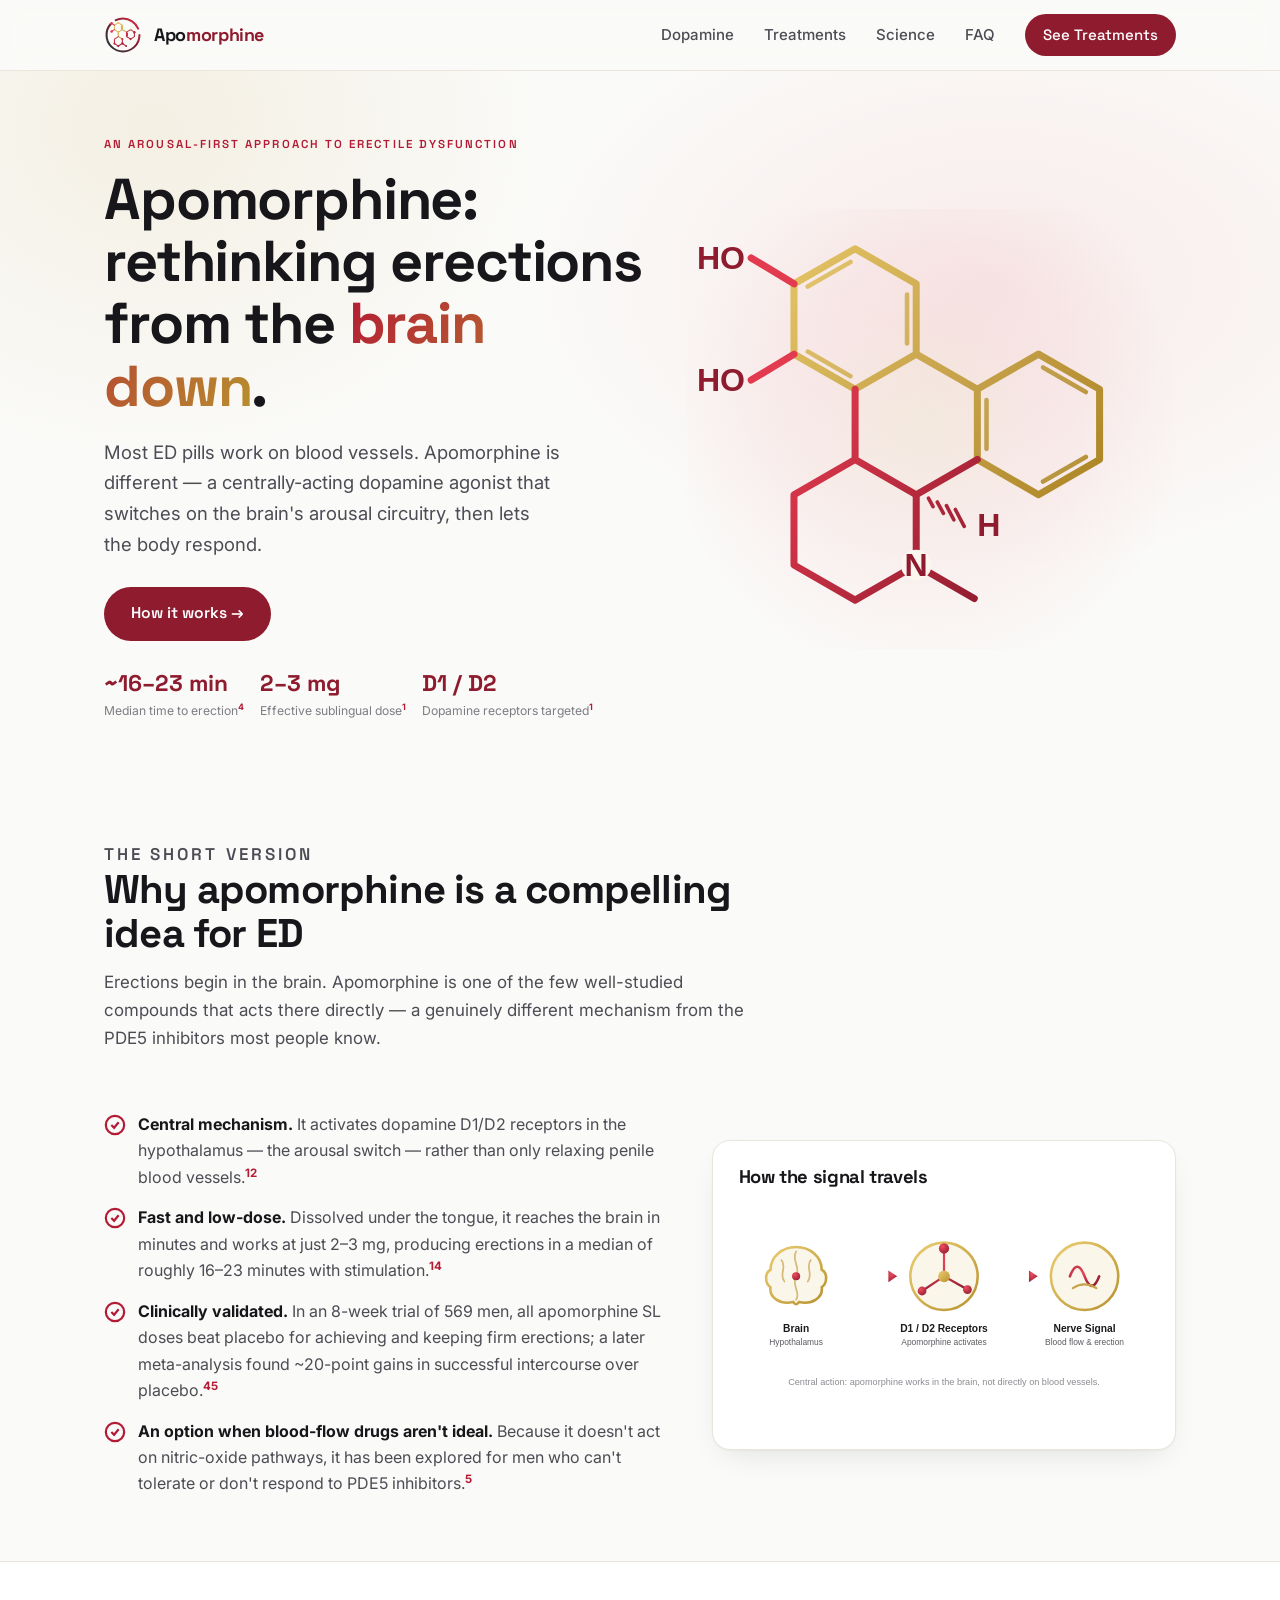
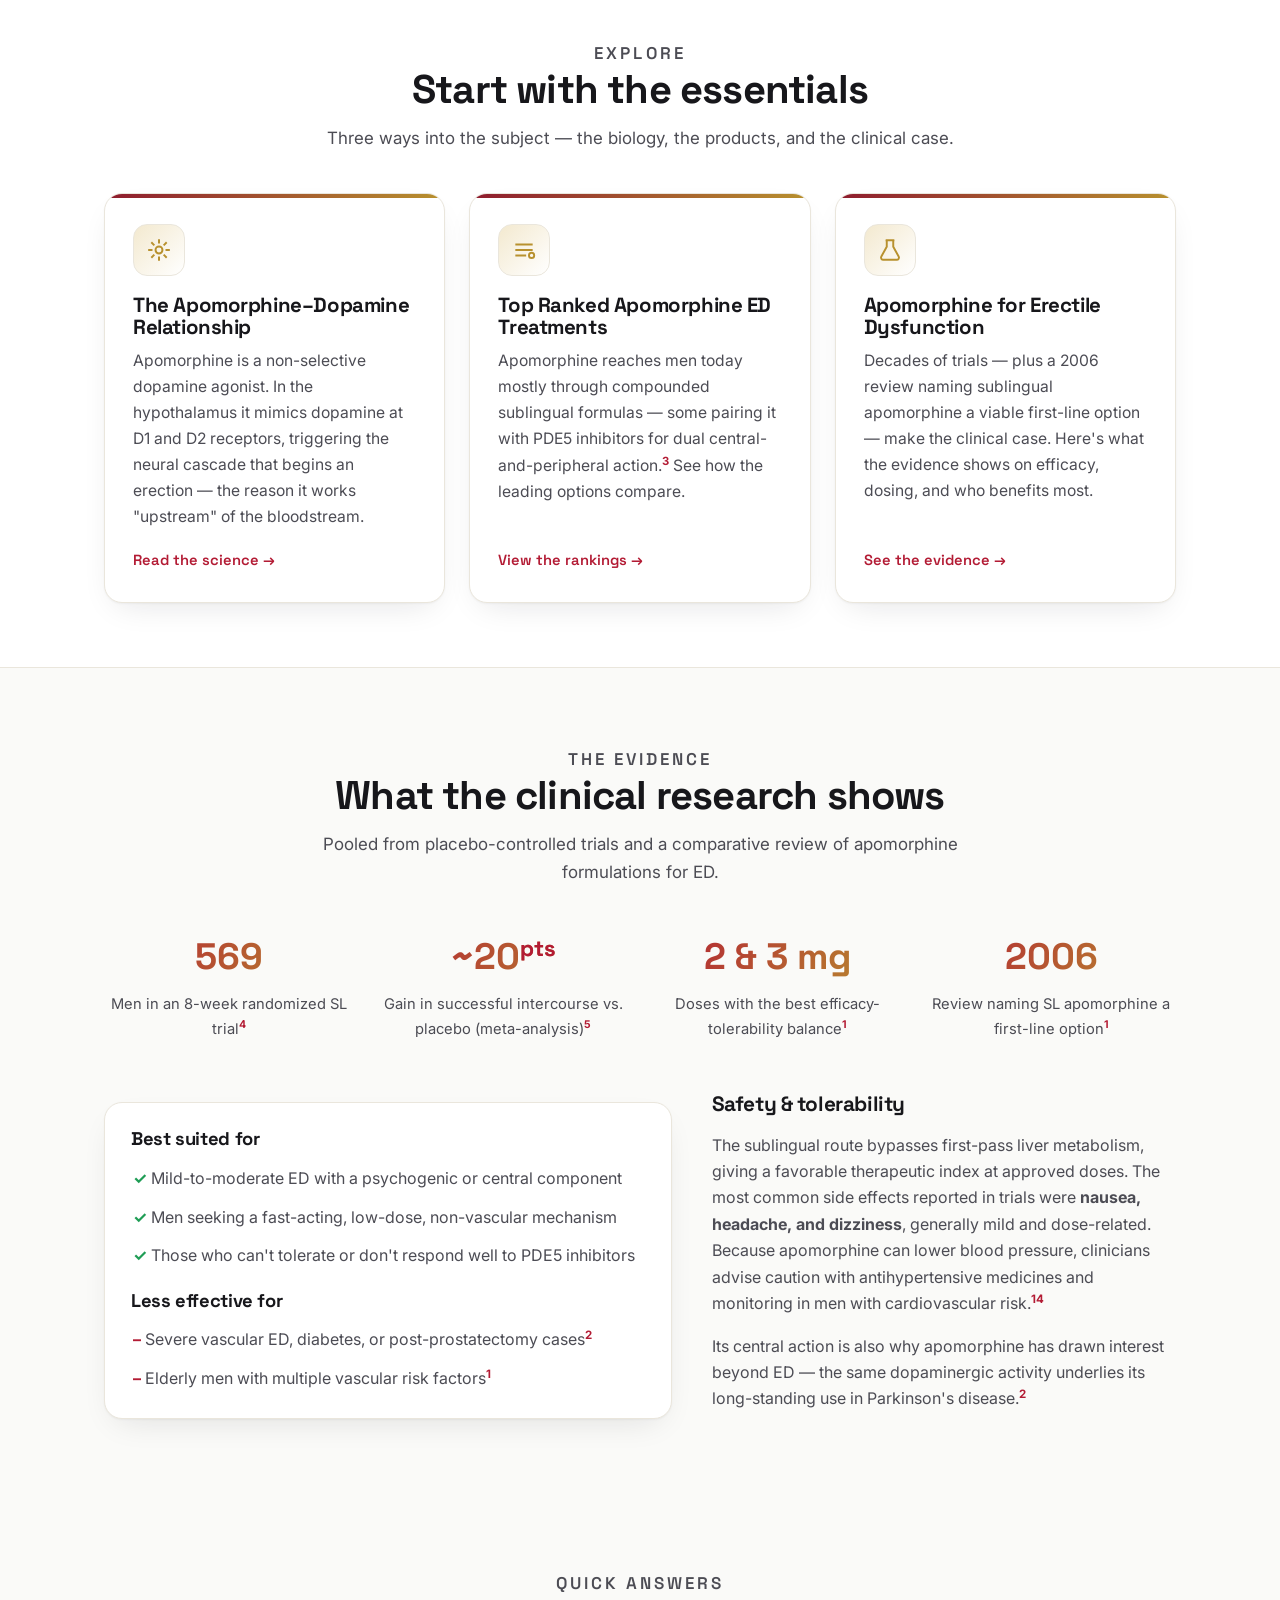
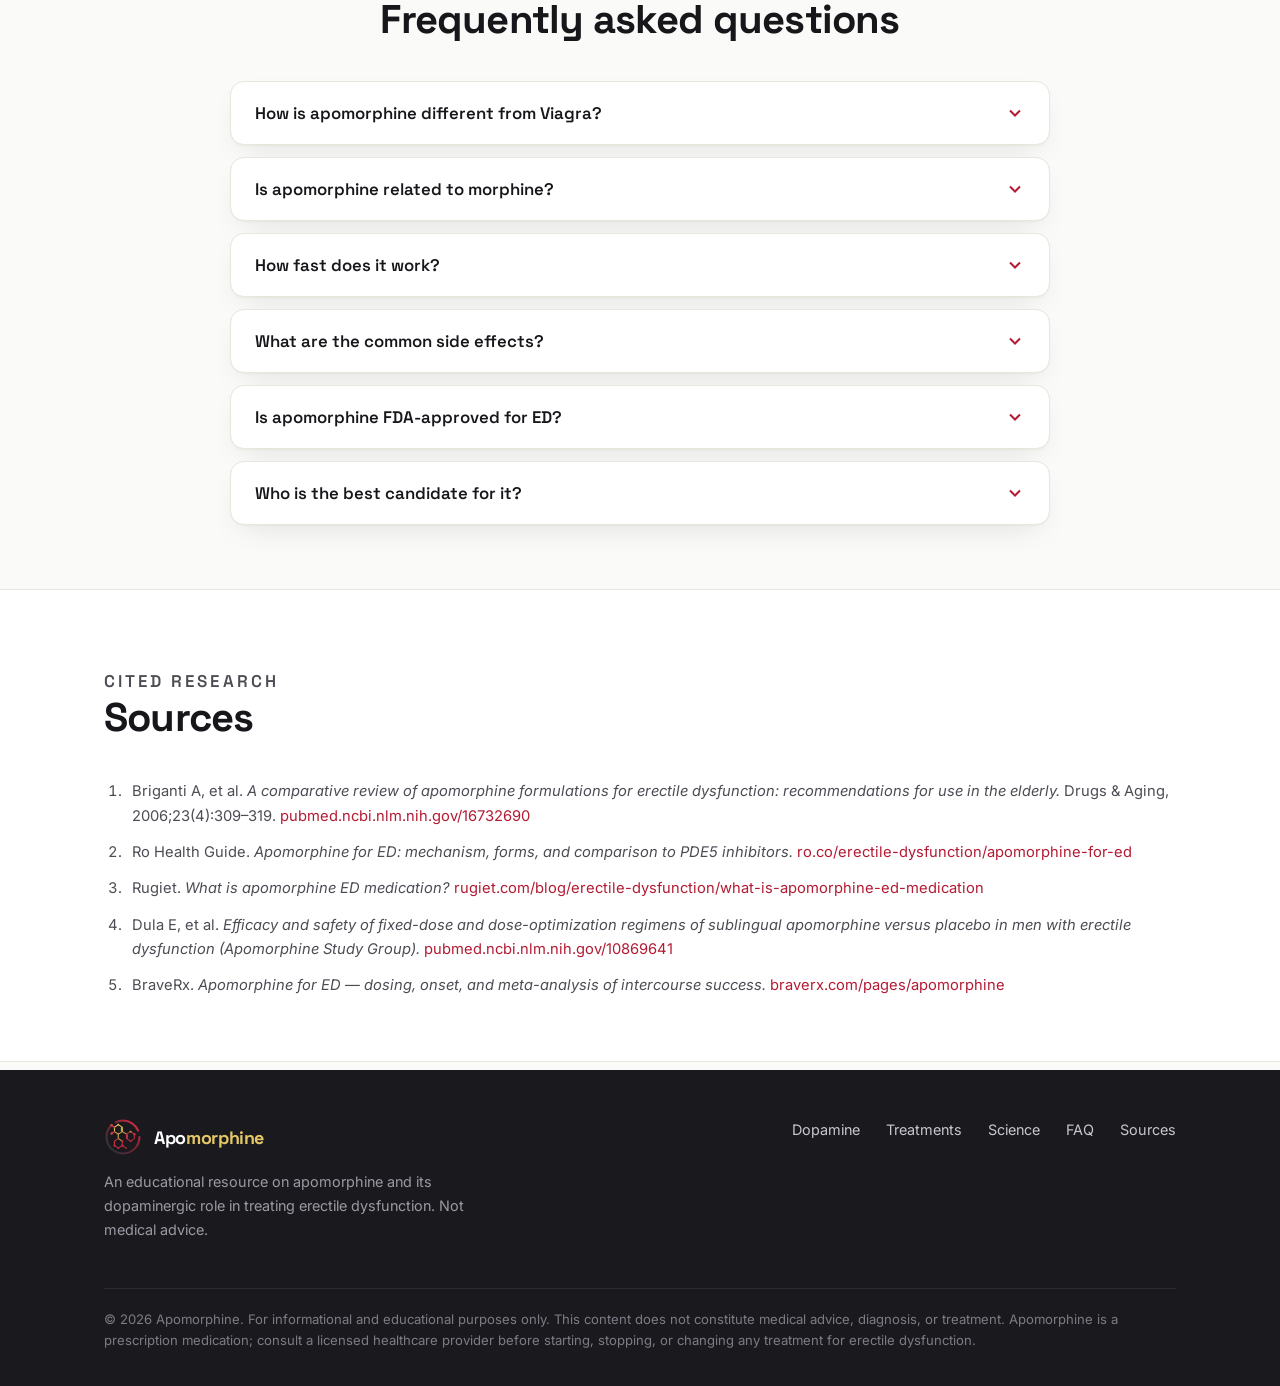
==== index.html @ 6ed3d9da "Add apomorphine ED educational site Home page plus three sub-pages (dopamine mechanism, ranked treat" ====
<!DOCTYPE html>
<html lang="en">
<head>
<meta charset="UTF-8">
<meta name="viewport" content="width=device-width, initial-scale=1.0">
<title>Apomorphine for ED — The Dopamine Approach to Erectile Dysfunction</title>
<meta name="description" content="An evidence-based guide to apomorphine for erectile dysfunction: how this centrally-acting dopamine agonist works, its clinical efficacy, top-ranked treatments, and answers to common questions.">
<link rel="icon" type="image/svg+xml" href="assets/img/logo.svg">
<link rel="preconnect" href="https://fonts.googleapis.com">
<link rel="preconnect" href="https://fonts.gstatic.com" crossorigin>
<link href="https://fonts.googleapis.com/css2?family=Space+Grotesk:wght@500;600;700&family=Inter:wght@400;500;600&display=swap" rel="stylesheet">
<link rel="stylesheet" href="assets/styles.css">
</head>
<body>

<!-- ===== Header ===== -->
<header class="site-header">
  <div class="wrap nav">
    <a class="brand" href="#top">
      <img src="assets/img/logo.svg" alt="Apomorphine molecule logo">
      <span>Apo<b>morphine</b></span>
    </a>
    <nav class="nav-links">
      <a href="#relationship">Dopamine</a>
      <a href="ranked-apomorphine/">Treatments</a>
      <a href="#science">Science</a>
      <a href="#faq">FAQ</a>
      <a class="nav-cta" href="ranked-apomorphine/">See Treatments</a>
    </nav>
  </div>
</header>

<main id="top">

<!-- ===== Hero ===== -->
<section class="hero">
  <div class="wrap">
    <div class="hero-copy reveal">
      <p class="eyebrow">An arousal-first approach to erectile dysfunction</p>
      <h1>Apomorphine: rethinking erections from the <span class="grad">brain down</span>.</h1>
      <p class="lede">Most ED pills work on blood vessels. Apomorphine is different — a centrally-acting dopamine agonist that switches on the brain's arousal circuitry, then lets the body respond.</p>
      <div class="hero-cta">
        <a class="btn btn-primary" href="#relationship">How it works →</a>
      </div>
      <div class="hero-badges">
        <div class="stat"><b>~16–23 min</b><span>Median time to erection<a href="#src-4" class="cite">4</a></span></div>
        <div class="stat"><b>2–3 mg</b><span>Effective sublingual dose<a href="#src-1" class="cite">1</a></span></div>
        <div class="stat"><b>D1 / D2</b><span>Dopamine receptors targeted<a href="#src-1" class="cite">1</a></span></div>
      </div>
    </div>
    <div class="hero-art reveal">
      <img src="assets/img/hero-molecule.svg" alt="Stylized apomorphine molecular structure in gold and crimson">
    </div>
  </div>
</section>

<!-- ===== Summary / positive effects ===== -->
<section id="summary">
  <div class="wrap">
    <div class="section-head">
      <p class="eyebrow">The short version</p>
      <h2>Why apomorphine is a compelling idea for ED</h2>
      <p>Erections begin in the brain. Apomorphine is one of the few well-studied compounds that acts there directly — a genuinely different mechanism from the PDE5 inhibitors most people know.</p>
    </div>
    <div class="summary-grid">
      <div class="reveal">
        <ul>
          <li>
            <svg viewBox="0 0 24 24" fill="none" stroke="#B31B34" stroke-width="2.4"><circle cx="12" cy="12" r="10"/><path d="M8 12l3 3 5-6"/></svg>
            <span><b>Central mechanism.</b> It activates dopamine D1/D2 receptors in the hypothalamus — the arousal switch — rather than only relaxing penile blood vessels.<a href="#src-1" class="cite">1</a><a href="#src-2" class="cite">2</a></span>
          </li>
          <li>
            <svg viewBox="0 0 24 24" fill="none" stroke="#B31B34" stroke-width="2.4"><circle cx="12" cy="12" r="10"/><path d="M8 12l3 3 5-6"/></svg>
            <span><b>Fast and low-dose.</b> Dissolved under the tongue, it reaches the brain in minutes and works at just 2–3 mg, producing erections in a median of roughly 16–23 minutes with stimulation.<a href="#src-1" class="cite">1</a><a href="#src-4" class="cite">4</a></span>
          </li>
          <li>
            <svg viewBox="0 0 24 24" fill="none" stroke="#B31B34" stroke-width="2.4"><circle cx="12" cy="12" r="10"/><path d="M8 12l3 3 5-6"/></svg>
            <span><b>Clinically validated.</b> In an 8-week trial of 569 men, all apomorphine SL doses beat placebo for achieving and keeping firm erections; a later meta-analysis found ~20-point gains in successful intercourse over placebo.<a href="#src-4" class="cite">4</a><a href="#src-5" class="cite">5</a></span>
          </li>
          <li>
            <svg viewBox="0 0 24 24" fill="none" stroke="#B31B34" stroke-width="2.4"><circle cx="12" cy="12" r="10"/><path d="M8 12l3 3 5-6"/></svg>
            <span><b>An option when blood-flow drugs aren't ideal.</b> Because it doesn't act on nitric-oxide pathways, it has been explored for men who can't tolerate or don't respond to PDE5 inhibitors.<a href="#src-5" class="cite">5</a></span>
          </li>
        </ul>
      </div>
      <div class="pathway-card reveal">
        <h3>How the signal travels</h3>
        <img src="assets/img/pathway.svg" alt="Diagram showing apomorphine activating brain dopamine receptors, which send a nerve signal leading to an erection">
      </div>
    </div>
  </div>
</section>

<!-- ===== Three feature cards ===== -->
<section class="alt" id="cards">
  <div class="wrap">
    <div class="section-head center">
      <p class="eyebrow">Explore</p>
      <h2>Start with the essentials</h2>
      <p>Three ways into the subject — the biology, the products, and the clinical case.</p>
    </div>
    <div class="cards">

      <article class="card reveal" id="relationship">
        <div class="icon">
          <svg width="26" height="26" viewBox="0 0 24 24" fill="none" stroke="#B8912E" stroke-width="1.8"><circle cx="12" cy="12" r="3.2"/><path d="M12 2v4M12 18v4M4.9 4.9l2.8 2.8M16.3 16.3l2.8 2.8M2 12h4M18 12h4M4.9 19.1l2.8-2.8M16.3 7.7l2.8-2.8"/></svg>
        </div>
        <h3>The Apomorphine–Dopamine Relationship</h3>
        <p>Apomorphine is a non-selective dopamine agonist. In the hypothalamus it mimics dopamine at D1 and D2 receptors, triggering the neural cascade that begins an erection — the reason it works "upstream" of the bloodstream.</p>
        <a class="card-link" href="apomorphine-dopamine/">Read the science →</a>
      </article>

      <article class="card reveal" id="treatments-teaser">
        <div class="icon">
          <svg width="26" height="26" viewBox="0 0 24 24" fill="none" stroke="#B8912E" stroke-width="1.8"><path d="M4 7h16M4 12h16M4 17h10"/><circle cx="19" cy="17" r="2.4"/></svg>
        </div>
        <h3>Top Ranked Apomorphine ED Treatments</h3>
        <p>Apomorphine reaches men today mostly through compounded sublingual formulas — some pairing it with PDE5 inhibitors for dual central-and-peripheral action.<a href="#src-3" class="cite">3</a> See how the leading options compare.</p>
        <a class="card-link" href="ranked-apomorphine/">View the rankings →</a>
      </article>

      <article class="card reveal">
        <div class="icon">
          <svg width="26" height="26" viewBox="0 0 24 24" fill="none" stroke="#B8912E" stroke-width="1.8"><path d="M9 3v6l-5 9a2 2 0 0 0 1.8 3h12.4A2 2 0 0 0 20 18l-5-9V3"/><path d="M8 3h8"/></svg>
        </div>
        <h3>Apomorphine for Erectile Dysfunction</h3>
        <p>Decades of trials — plus a 2006 review naming sublingual apomorphine a viable first-line option — make the clinical case. Here's what the evidence shows on efficacy, dosing, and who benefits most.</p>
        <a class="card-link" href="apomorphine-ed/">See the evidence →</a>
      </article>

    </div>
  </div>
</section>

<!-- ===== Science / stats band ===== -->
<section id="science">
  <div class="wrap">
    <div class="section-head center">
      <p class="eyebrow">The evidence</p>
      <h2>What the clinical research shows</h2>
      <p>Pooled from placebo-controlled trials and a comparative review of apomorphine formulations for ED.</p>
    </div>
    <div class="stats-band">
      <div class="s reveal"><b>569</b><span>Men in an 8-week randomized SL trial<a href="#src-4" class="cite">4</a></span></div>
      <div class="s reveal"><b>~20<sup>pts</sup></b><span>Gain in successful intercourse vs. placebo (meta-analysis)<a href="#src-5" class="cite">5</a></span></div>
      <div class="s reveal"><b>2 &amp; 3 mg</b><span>Doses with the best efficacy-tolerability balance<a href="#src-1" class="cite">1</a></span></div>
      <div class="s reveal"><b>2006</b><span>Review naming SL apomorphine a first-line option<a href="#src-1" class="cite">1</a></span></div>
    </div>
    <div class="summary-grid" style="margin-top:52px">
      <div class="pathway-card reveal">
        <h3>Best suited for</h3>
        <ul style="list-style:none;padding:0;margin:0;display:grid;gap:12px">
          <li style="display:block;color:var(--ink-soft);padding-left:2px"><span style="color:#1f9d55;font-weight:700">✓</span> Mild-to-moderate ED with a psychogenic or central component</li>
          <li style="display:block;color:var(--ink-soft);padding-left:2px"><span style="color:#1f9d55;font-weight:700">✓</span> Men seeking a fast-acting, low-dose, non-vascular mechanism</li>
          <li style="display:block;color:var(--ink-soft);padding-left:2px"><span style="color:#1f9d55;font-weight:700">✓</span> Those who can't tolerate or don't respond well to PDE5 inhibitors</li>
        </ul>
        <h3 style="margin-top:22px">Less effective for</h3>
        <ul style="list-style:none;padding:0;margin:0;display:grid;gap:12px">
          <li style="display:block;color:var(--ink-soft);padding-left:2px"><span style="color:var(--crimson);font-weight:700">–</span> Severe vascular ED, diabetes, or post-prostatectomy cases<a href="#src-2" class="cite">2</a></li>
          <li style="display:block;color:var(--ink-soft);padding-left:2px"><span style="color:var(--crimson);font-weight:700">–</span> Elderly men with multiple vascular risk factors<a href="#src-1" class="cite">1</a></li>
        </ul>
      </div>
      <div class="reveal">
        <h3 style="font-size:1.3rem;margin-bottom:12px">Safety &amp; tolerability</h3>
        <p style="color:var(--ink-soft)">The sublingual route bypasses first-pass liver metabolism, giving a favorable therapeutic index at approved doses. The most common side effects reported in trials were <b>nausea, headache, and dizziness</b>, generally mild and dose-related. Because apomorphine can lower blood pressure, clinicians advise caution with antihypertensive medicines and monitoring in men with cardiovascular risk.<a href="#src-1" class="cite">1</a><a href="#src-4" class="cite">4</a></p>
        <p style="color:var(--ink-soft)">Its central action is also why apomorphine has drawn interest beyond ED — the same dopaminergic activity underlies its long-standing use in Parkinson's disease.<a href="#src-2" class="cite">2</a></p>
      </div>
    </div>
  </div>
</section>

<!-- ===== FAQ ===== -->
<section id="faq">
  <div class="wrap">
    <div class="section-head center">
      <p class="eyebrow">Quick answers</p>
      <h2>Frequently asked questions</h2>
    </div>
    <div class="faq">

      <div class="faq-item">
        <button class="faq-q">How is apomorphine different from Viagra?<svg class="chev" width="20" height="20" viewBox="0 0 24 24" fill="none" stroke="currentColor" stroke-width="2.4"><path d="M6 9l6 6 6-6"/></svg></button>
        <div class="faq-a"><p>Viagra and other PDE5 inhibitors work on blood vessels in the penis to improve blood flow. Apomorphine works in the brain — it activates dopamine receptors that begin the arousal signal. Different mechanism, different starting point. In head-to-head studies sildenafil generally produced stronger erectile responses, but apomorphine offers a central option for men whose ED has a neurological or psychogenic component.<a href="#src-2" class="cite">2</a></p></div>
      </div>

      <div class="faq-item">
        <button class="faq-q">Is apomorphine related to morphine?<svg class="chev" width="20" height="20" viewBox="0 0 24 24" fill="none" stroke="currentColor" stroke-width="2.4"><path d="M6 9l6 6 6-6"/></svg></button>
        <div class="faq-a"><p>No — despite the name, apomorphine is not an opioid and does not act on opioid receptors or cause opioid effects. It was historically derived from morphine chemically, but pharmacologically it is a dopamine agonist.<a href="#src-2" class="cite">2</a></p></div>
      </div>

      <div class="faq-item">
        <button class="faq-q">How fast does it work?<svg class="chev" width="20" height="20" viewBox="0 0 24 24" fill="none" stroke="currentColor" stroke-width="2.4"><path d="M6 9l6 6 6-6"/></svg></button>
        <div class="faq-a"><p>Taken sublingually (under the tongue), apomorphine is absorbed quickly and reaches the brain within minutes. In clinical trials the median time to an erection with sexual stimulation was about 16–23 minutes, and many product guides cite roughly 15–20 minutes.<a href="#src-4" class="cite">4</a></p></div>
      </div>

      <div class="faq-item">
        <button class="faq-q">What are the common side effects?<svg class="chev" width="20" height="20" viewBox="0 0 24 24" fill="none" stroke="currentColor" stroke-width="2.4"><path d="M6 9l6 6 6-6"/></svg></button>
        <div class="faq-a"><p>The most frequently reported effects in trials were nausea, headache, and dizziness, usually mild and dose-related. Because apomorphine can lower blood pressure and occasionally cause fainting, it should be used cautiously alongside blood-pressure medication and under medical supervision.<a href="#src-1" class="cite">1</a><a href="#src-4" class="cite">4</a></p></div>
      </div>

      <div class="faq-item">
        <button class="faq-q">Is apomorphine FDA-approved for ED?<svg class="chev" width="20" height="20" viewBox="0 0 24 24" fill="none" stroke="currentColor" stroke-width="2.4"><path d="M6 9l6 6 6-6"/></svg></button>
        <div class="faq-a"><p>Not in the United States. Apomorphine is FDA-approved for Parkinson's disease, and the branded sublingual ED tablets (Uprima/Ixense) were approved in Europe but are no longer marketed. Where it is used for ED, it is typically compounded and prescribed off-label by a clinician.<a href="#src-2" class="cite">2</a></p></div>
      </div>

      <div class="faq-item">
        <button class="faq-q">Who is the best candidate for it?<svg class="chev" width="20" height="20" viewBox="0 0 24 24" fill="none" stroke="currentColor" stroke-width="2.4"><path d="M6 9l6 6 6-6"/></svg></button>
        <div class="faq-a"><p>Evidence points to men with mild-to-moderate ED, particularly where a central or psychogenic factor is involved, or those who can't use PDE5 inhibitors. It tends to be less effective in severe vascular ED, diabetes, after prostate surgery, or in older men with multiple vascular risk factors.<a href="#src-1" class="cite">1</a><a href="#src-2" class="cite">2</a></p></div>
      </div>

    </div>
  </div>
</section>

<!-- ===== Sources ===== -->
<section class="alt sources" id="sources">
  <div class="wrap">
    <div class="section-head">
      <p class="eyebrow">Cited research</p>
      <h2>Sources</h2>
    </div>
    <ol>
      <li id="src-1">Briganti A, et al. <em>A comparative review of apomorphine formulations for erectile dysfunction: recommendations for use in the elderly.</em> Drugs &amp; Aging, 2006;23(4):309–319. <a href="https://pubmed.ncbi.nlm.nih.gov/16732690/" target="_blank" rel="noopener">pubmed.ncbi.nlm.nih.gov/16732690</a></li>
      <li id="src-2">Ro Health Guide. <em>Apomorphine for ED: mechanism, forms, and comparison to PDE5 inhibitors.</em> <a href="https://ro.co/erectile-dysfunction/apomorphine-for-ed/" target="_blank" rel="noopener">ro.co/erectile-dysfunction/apomorphine-for-ed</a></li>
      <li id="src-3">Rugiet. <em>What is apomorphine ED medication?</em> <a href="https://www.rugiet.com/blog/erectile-dysfunction/what-is-apomorphine-ed-medication" target="_blank" rel="noopener">rugiet.com/blog/erectile-dysfunction/what-is-apomorphine-ed-medication</a></li>
      <li id="src-4">Dula E, et al. <em>Efficacy and safety of fixed-dose and dose-optimization regimens of sublingual apomorphine versus placebo in men with erectile dysfunction (Apomorphine Study Group).</em> <a href="https://pubmed.ncbi.nlm.nih.gov/10869641/" target="_blank" rel="noopener">pubmed.ncbi.nlm.nih.gov/10869641</a></li>
      <li id="src-5">BraveRx. <em>Apomorphine for ED — dosing, onset, and meta-analysis of intercourse success.</em> <a href="https://braverx.com/pages/apomorphine" target="_blank" rel="noopener">braverx.com/pages/apomorphine</a></li>
    </ol>
  </div>
</section>

</main>

<!-- ===== Footer ===== -->
<footer class="site-footer">
  <div class="wrap">
    <div>
      <a class="brand" href="#top"><img src="assets/img/logo.svg" alt="" width="34" height="34"><span>Apo<b>morphine</b></span></a>
      <p>An educational resource on apomorphine and its dopaminergic role in treating erectile dysfunction. Not medical advice.</p>
    </div>
    <div class="f-links">
      <a href="#relationship">Dopamine</a>
      <a href="ranked-apomorphine/">Treatments</a>
      <a href="#science">Science</a>
      <a href="#faq">FAQ</a>
      <a href="#sources">Sources</a>
    </div>
    <div class="copy">
      © 2026 Apomorphine. For informational and educational purposes only. This content does not constitute medical advice, diagnosis, or treatment. Apomorphine is a prescription medication; consult a licensed healthcare provider before starting, stopping, or changing any treatment for erectile dysfunction.
    </div>
  </div>
</footer>

<script src="assets/app.js"></script>
</body>
</html>
---- assets/styles.css ----
/* ===== Apomorphine ED — design system ===== */
:root{
  --gold:#B8912E;
  --gold-bright:#E6C766;
  --gold-soft:#F3E9CF;
  --crimson:#B31B34;
  --crimson-deep:#8E1B2E;
  --crimson-bright:#E23A4E;
  --ink:#17171B;
  --ink-soft:#4c4c54;
  --muted:#7d7d85;
  --bg:#FAFAF8;
  --bg-panel:#FFFFFF;
  --line:#EAE6DC;
  --ring:0 1px 2px rgba(23,23,27,.04), 0 12px 34px -14px rgba(23,23,27,.14);
  --ring-lift:0 2px 6px rgba(23,23,27,.06), 0 26px 60px -22px rgba(142,27,46,.28);
  --radius:18px;
  --maxw:1120px;
  --font-head:'Space Grotesk','Archivo',system-ui,sans-serif;
  --font-body:'Inter',system-ui,-apple-system,sans-serif;
}

*{box-sizing:border-box}
html{scroll-behavior:smooth}
body{
  margin:0;
  font-family:var(--font-body);
  color:var(--ink);
  background:var(--bg);
  line-height:1.65;
  -webkit-font-smoothing:antialiased;
}
img,svg{max-width:100%;height:auto;display:block}
a{color:var(--crimson);text-decoration:none}
a:hover{text-decoration:underline}

.wrap{max-width:var(--maxw);margin:0 auto;padding:0 24px}

h1,h2,h3,h4{font-family:var(--font-head);font-weight:700;letter-spacing:-.02em;line-height:1.08;color:var(--ink);margin:0}
.eyebrow{
  font-family:var(--font-head);
  text-transform:uppercase;
  letter-spacing:.18em;
  font-size:.72rem;
  font-weight:600;
  color:var(--crimson);
  margin:0 0 14px;
}

/* ===== Header ===== */
.site-header{
  position:sticky;top:0;z-index:50;
  background:rgba(250,250,248,.82);
  backdrop-filter:saturate(160%) blur(12px);
  border-bottom:1px solid var(--line);
}
.nav{display:flex;align-items:center;justify-content:space-between;height:70px}
.brand{display:flex;align-items:center;gap:12px;font-family:var(--font-head);font-weight:700;font-size:1.12rem;letter-spacing:-.02em;color:var(--ink)}
.brand:hover{text-decoration:none}
.brand img{width:38px;height:38px}
.brand span b{color:var(--crimson-deep)}
.nav-links{display:flex;gap:30px;align-items:center}
.nav-links a{color:var(--ink-soft);font-weight:500;font-size:.94rem}
.nav-links a:hover{color:var(--crimson);text-decoration:none}
.nav-cta{
  background:var(--crimson-deep);color:#fff !important;
  padding:9px 18px;border-radius:999px;font-family:var(--font-head);font-weight:600;font-size:.9rem;
}
.nav-cta:hover{background:var(--crimson);text-decoration:none}
@media(max-width:820px){.nav-links a:not(.nav-cta){display:none}}
@media(max-width:560px){.nav-links{display:none}}

/* ===== Hero ===== */
.hero{position:relative;overflow:hidden;padding:64px 0 40px}
.hero::before{
  content:"";position:absolute;inset:0;z-index:0;
  background:
    radial-gradient(680px 420px at 78% 30%, rgba(226,58,78,.08), transparent 70%),
    radial-gradient(560px 480px at 12% 8%, rgba(198,162,75,.12), transparent 70%);
}
.hero .wrap{position:relative;z-index:1;display:grid;grid-template-columns:1.05fr .95fr;gap:42px;align-items:center}
.hero h1{font-size:clamp(2.3rem,5vw,3.6rem)}
.hero h1 .grad{
  background:linear-gradient(120deg,var(--crimson) 0%,var(--gold) 100%);
  -webkit-background-clip:text;background-clip:text;color:transparent;
}
.hero p.lede{font-size:1.16rem;color:var(--ink-soft);margin:20px 0 28px;max-width:38ch}
.hero-cta{display:flex;gap:14px;flex-wrap:wrap;align-items:center}
.btn{
  font-family:var(--font-head);font-weight:600;font-size:.98rem;
  padding:13px 26px;border-radius:999px;border:1.5px solid transparent;cursor:pointer;transition:.18s;
  display:inline-flex;align-items:center;gap:8px;
}
.btn-primary{background:var(--crimson-deep);color:#fff}
.btn-primary:hover{background:var(--crimson);text-decoration:none;transform:translateY(-1px)}
.btn-ghost{border-color:var(--line);color:var(--ink);background:#fff}
.btn-ghost:hover{border-color:var(--gold);text-decoration:none}
.hero-art{position:relative}
.hero-badges{display:flex;gap:16px;margin-top:30px;flex-wrap:wrap}
.hero-badges .stat{flex:0 0 auto}
.hero-badges .stat b{font-family:var(--font-head);font-size:1.42rem;color:var(--crimson-deep);display:block;line-height:1.1;white-space:nowrap}
.hero-badges .stat span{font-size:.76rem;color:var(--muted);white-space:nowrap}
@media(max-width:860px){.hero .wrap{grid-template-columns:1fr;gap:8px}.hero-art{order:-1;max-width:360px;margin:0 auto}}

/* ===== Section scaffolding ===== */
section{padding:64px 0}
.section-head{max-width:640px;margin-bottom:40px}
.section-head.center{margin-left:auto;margin-right:auto;text-align:center}
.section-head h2{font-size:clamp(1.8rem,3.6vw,2.5rem)}
.section-head p{color:var(--ink-soft);font-size:1.06rem;margin:14px 0 0}
.alt{background:var(--bg-panel);border-top:1px solid var(--line);border-bottom:1px solid var(--line)}

/* ===== Summary intro ===== */
.summary-grid{display:grid;grid-template-columns:1.1fr .9fr;gap:40px;align-items:center}
.summary-grid ul{list-style:none;padding:0;margin:18px 0 0;display:grid;gap:14px}
.summary-grid li{display:flex;gap:12px;align-items:flex-start;color:var(--ink-soft)}
.summary-grid li svg{flex:0 0 22px;margin-top:3px}
.summary-grid li b{color:var(--ink)}
.pathway-card{background:var(--bg-panel);border:1px solid var(--line);border-radius:var(--radius);padding:26px;box-shadow:var(--ring)}
.pathway-card h3{font-size:1.15rem;margin-bottom:16px}
@media(max-width:820px){.summary-grid{grid-template-columns:1fr;gap:26px}}

/* ===== Cards ===== */
.cards{display:grid;grid-template-columns:repeat(3,1fr);gap:24px}
.card{
  background:var(--bg-panel);border:1px solid var(--line);border-radius:var(--radius);
  padding:30px 28px;box-shadow:var(--ring);position:relative;overflow:hidden;
  transition:.2s;display:flex;flex-direction:column;
}
.card::before{content:"";position:absolute;top:0;left:0;right:0;height:4px;
  background:linear-gradient(90deg,var(--crimson-deep),var(--gold))}
.card:hover{transform:translateY(-4px);box-shadow:var(--ring-lift);border-color:var(--gold-soft)}
.card .icon{width:52px;height:52px;border-radius:14px;display:grid;place-items:center;margin-bottom:18px;
  background:linear-gradient(135deg,var(--gold-soft),#fff);border:1px solid var(--line)}
.card h3{font-size:1.28rem;margin-bottom:10px}
.card p{color:var(--ink-soft);font-size:.98rem;margin:0 0 18px}
.card .card-link{margin-top:auto;font-family:var(--font-head);font-weight:600;font-size:.92rem;color:var(--crimson);display:inline-flex;gap:6px;align-items:center}
.card .card-link:hover{gap:10px;text-decoration:none}
@media(max-width:900px){.cards{grid-template-columns:1fr}}

/* ===== Ranked treatments ===== */
.ranks{display:grid;gap:16px;margin-top:8px}
.rank{
  display:grid;grid-template-columns:56px 1fr auto;gap:20px;align-items:center;
  background:var(--bg-panel);border:1px solid var(--line);border-radius:16px;padding:20px 24px;box-shadow:var(--ring);transition:.18s;
}
.rank:hover{border-color:var(--gold);transform:translateX(3px)}
.rank .num{font-family:var(--font-head);font-weight:700;font-size:1.7rem;
  width:52px;height:52px;border-radius:14px;display:grid;place-items:center;color:#fff;
  background:linear-gradient(135deg,var(--crimson-deep),var(--crimson-bright))}
.rank:nth-child(2) .num{background:linear-gradient(135deg,#9a7a1f,var(--gold-bright))}
.rank:nth-child(3) .num{background:linear-gradient(135deg,#6b6b73,#a9a9b2)}
.rank .r-body h4{font-size:1.15rem;margin-bottom:3px}
.rank .r-body .r-tag{font-size:.82rem;color:var(--crimson);font-weight:600;font-family:var(--font-head);text-transform:uppercase;letter-spacing:.06em}
.rank .r-body p{margin:6px 0 0;color:var(--ink-soft);font-size:.94rem;max-width:56ch}
.rank .r-meta{text-align:right;min-width:96px}
.rank .r-meta .form{font-family:var(--font-head);font-weight:600;color:var(--ink);font-size:.92rem}
.rank .r-meta .note{font-size:.78rem;color:var(--muted)}
@media(max-width:720px){.rank{grid-template-columns:48px 1fr}.rank .r-meta{grid-column:2;text-align:left;margin-top:6px}}

/* ===== Stats band ===== */
.stats-band{display:grid;grid-template-columns:repeat(4,1fr);gap:24px;text-align:center}
.stats-band .s b{font-family:var(--font-head);font-weight:700;font-size:2.3rem;
  background:linear-gradient(120deg,var(--crimson) 0%,var(--gold) 100%);-webkit-background-clip:text;background-clip:text;color:transparent;display:block}
.stats-band .s span{color:var(--ink-soft);font-size:.92rem;display:block;margin-top:4px}
.stats-band .s sup{font-size:.6em;color:var(--crimson);font-weight:700}
@media(max-width:760px){.stats-band{grid-template-columns:repeat(2,1fr);gap:32px 16px}}

/* ===== FAQ ===== */
.faq{max-width:820px;margin:0 auto;display:grid;gap:12px}
.faq-item{background:var(--bg-panel);border:1px solid var(--line);border-radius:14px;overflow:hidden;box-shadow:var(--ring)}
.faq-q{width:100%;text-align:left;background:none;border:0;cursor:pointer;
  padding:20px 24px;font-family:var(--font-head);font-weight:600;font-size:1.05rem;color:var(--ink);
  display:flex;justify-content:space-between;align-items:center;gap:16px}
.faq-q:hover{color:var(--crimson)}
.faq-q .chev{flex:0 0 auto;transition:transform .22s;color:var(--crimson)}
.faq-item.open .faq-q .chev{transform:rotate(180deg)}
.faq-a{max-height:0;overflow:hidden;transition:max-height .28s ease}
.faq-a p{margin:0;padding:0 24px 20px;color:var(--ink-soft);font-size:.98rem}

/* ===== Sources / citations ===== */
.sources ol{margin:0;padding-left:22px;display:grid;gap:12px;color:var(--ink-soft);font-size:.92rem}
.sources li{padding-left:6px}
.sources a{word-break:break-word}
.cite{font-size:.72em;vertical-align:super;color:var(--crimson);font-weight:700;text-decoration:none}
.cite:hover{text-decoration:underline}

/* ===== Disclaimer / footer ===== */
.disclaimer{background:#FBF4EE;border:1px solid var(--gold-soft);border-left:4px solid var(--gold);border-radius:12px;padding:20px 24px;color:var(--ink-soft);font-size:.9rem}
.disclaimer b{color:var(--ink)}
.site-footer{background:#1A1A1E;color:#c7c7cf;padding:48px 0 34px;margin-top:8px}
.site-footer .wrap{display:grid;grid-template-columns:1.4fr 1fr;gap:32px;align-items:start}
.site-footer .brand{color:#fff}
.site-footer .brand span b{color:var(--gold-bright)}
.site-footer p{font-size:.9rem;color:#9a9aa4;max-width:46ch;margin:14px 0 0}
.site-footer .f-links{display:flex;gap:26px;flex-wrap:wrap;justify-content:flex-end}
.site-footer .f-links a{color:#c7c7cf;font-size:.9rem}
.site-footer .f-links a:hover{color:var(--gold-bright)}
.site-footer .copy{grid-column:1/-1;border-top:1px solid #2c2c32;margin-top:14px;padding-top:20px;font-size:.82rem;color:#7c7c86}
@media(max-width:760px){.site-footer .wrap{grid-template-columns:1fr}.site-footer .f-links{justify-content:flex-start}}

/* ===== Article / subpage layouts ===== */
.page-hero{position:relative;overflow:hidden;padding:56px 0 40px;border-bottom:1px solid var(--line)}
.page-hero::before{content:"";position:absolute;inset:0;z-index:0;
  background:radial-gradient(620px 380px at 82% 20%, rgba(226,58,78,.07), transparent 70%),
             radial-gradient(520px 420px at 6% 10%, rgba(198,162,75,.12), transparent 70%)}
.page-hero .wrap{position:relative;z-index:1}
.crumbs{font-family:var(--font-head);font-size:.82rem;color:var(--muted);margin-bottom:18px}
.crumbs a{color:var(--muted)}
.crumbs a:hover{color:var(--crimson)}
.crumbs span{color:var(--crimson);font-weight:600}
.page-hero h1{font-size:clamp(2rem,4.4vw,3.1rem);max-width:20ch}
.page-hero .sub{font-size:1.14rem;color:var(--ink-soft);margin:18px 0 0;max-width:60ch}

.article{padding:56px 0}
.article .wrap{max-width:820px}
.prose > *{margin:0 0 20px}
.prose h2{font-size:1.7rem;margin:44px 0 14px;padding-top:6px}
.prose h3{font-size:1.22rem;margin:30px 0 10px}
.prose p,.prose li{color:var(--ink-soft);font-size:1.04rem}
.prose strong,.prose b{color:var(--ink)}
.prose ul{padding-left:0;list-style:none;display:grid;gap:12px}
.prose ul li{position:relative;padding-left:24px}
.prose ul li::before{content:"";position:absolute;left:0;top:10px;width:9px;height:9px;border-radius:3px;
  background:linear-gradient(135deg,var(--crimson-deep),var(--gold))}
.prose figure{margin:30px 0}
.prose figure img{margin:0 auto}
.prose figure figcaption{text-align:center;font-size:.86rem;color:var(--muted);margin-top:10px}
.callout{background:#FBF4EE;border:1px solid var(--gold-soft);border-left:4px solid var(--gold);
  border-radius:12px;padding:20px 24px;color:var(--ink-soft);font-size:.98rem}
.callout b{color:var(--ink)}
.pull{background:var(--bg-panel);border:1px solid var(--line);border-radius:var(--radius);
  padding:26px 28px;box-shadow:var(--ring);font-family:var(--font-head);font-weight:500;
  font-size:1.24rem;line-height:1.4;color:var(--ink)}
.pull span{background:linear-gradient(120deg,var(--crimson) 0%,var(--gold) 100%);
  -webkit-background-clip:text;background-clip:text;color:transparent}

/* comparison table */
.ctable{width:100%;border-collapse:collapse;font-size:.95rem;overflow:hidden;
  border:1px solid var(--line);border-radius:14px}
.ctable th,.ctable td{padding:14px 16px;text-align:left;border-bottom:1px solid var(--line)}
.ctable thead th{font-family:var(--font-head);font-size:.82rem;text-transform:uppercase;
  letter-spacing:.06em;color:#fff;background:linear-gradient(120deg,var(--crimson-deep),var(--crimson))}
.ctable tbody tr:last-child td{border-bottom:0}
.ctable tbody tr:nth-child(even){background:#FBFAF6}
.ctable td:first-child{font-weight:600;color:var(--ink);font-family:var(--font-head)}
.table-scroll{overflow-x:auto;border-radius:14px}

.next-cards{display:grid;grid-template-columns:1fr 1fr;gap:18px;margin-top:14px}
.next-card{background:var(--bg-panel);border:1px solid var(--line);border-radius:16px;padding:22px 24px;
  box-shadow:var(--ring);transition:.18s;display:block}
.next-card:hover{transform:translateY(-3px);box-shadow:var(--ring-lift);border-color:var(--gold-soft);text-decoration:none}
.next-card .k{font-family:var(--font-head);font-size:.76rem;text-transform:uppercase;letter-spacing:.12em;color:var(--crimson)}
.next-card h4{font-size:1.12rem;margin:8px 0 4px}
.next-card p{color:var(--ink-soft);font-size:.92rem;margin:0}
@media(max-width:680px){.next-cards{grid-template-columns:1fr}}

/* reveal on scroll */
.reveal{opacity:0;transform:translateY(16px);transition:opacity .6s ease,transform .6s ease}
.reveal.in{opacity:1;transform:none}
@media(prefers-reduced-motion:reduce){.reveal{opacity:1;transform:none;transition:none}html{scroll-behavior:auto}}
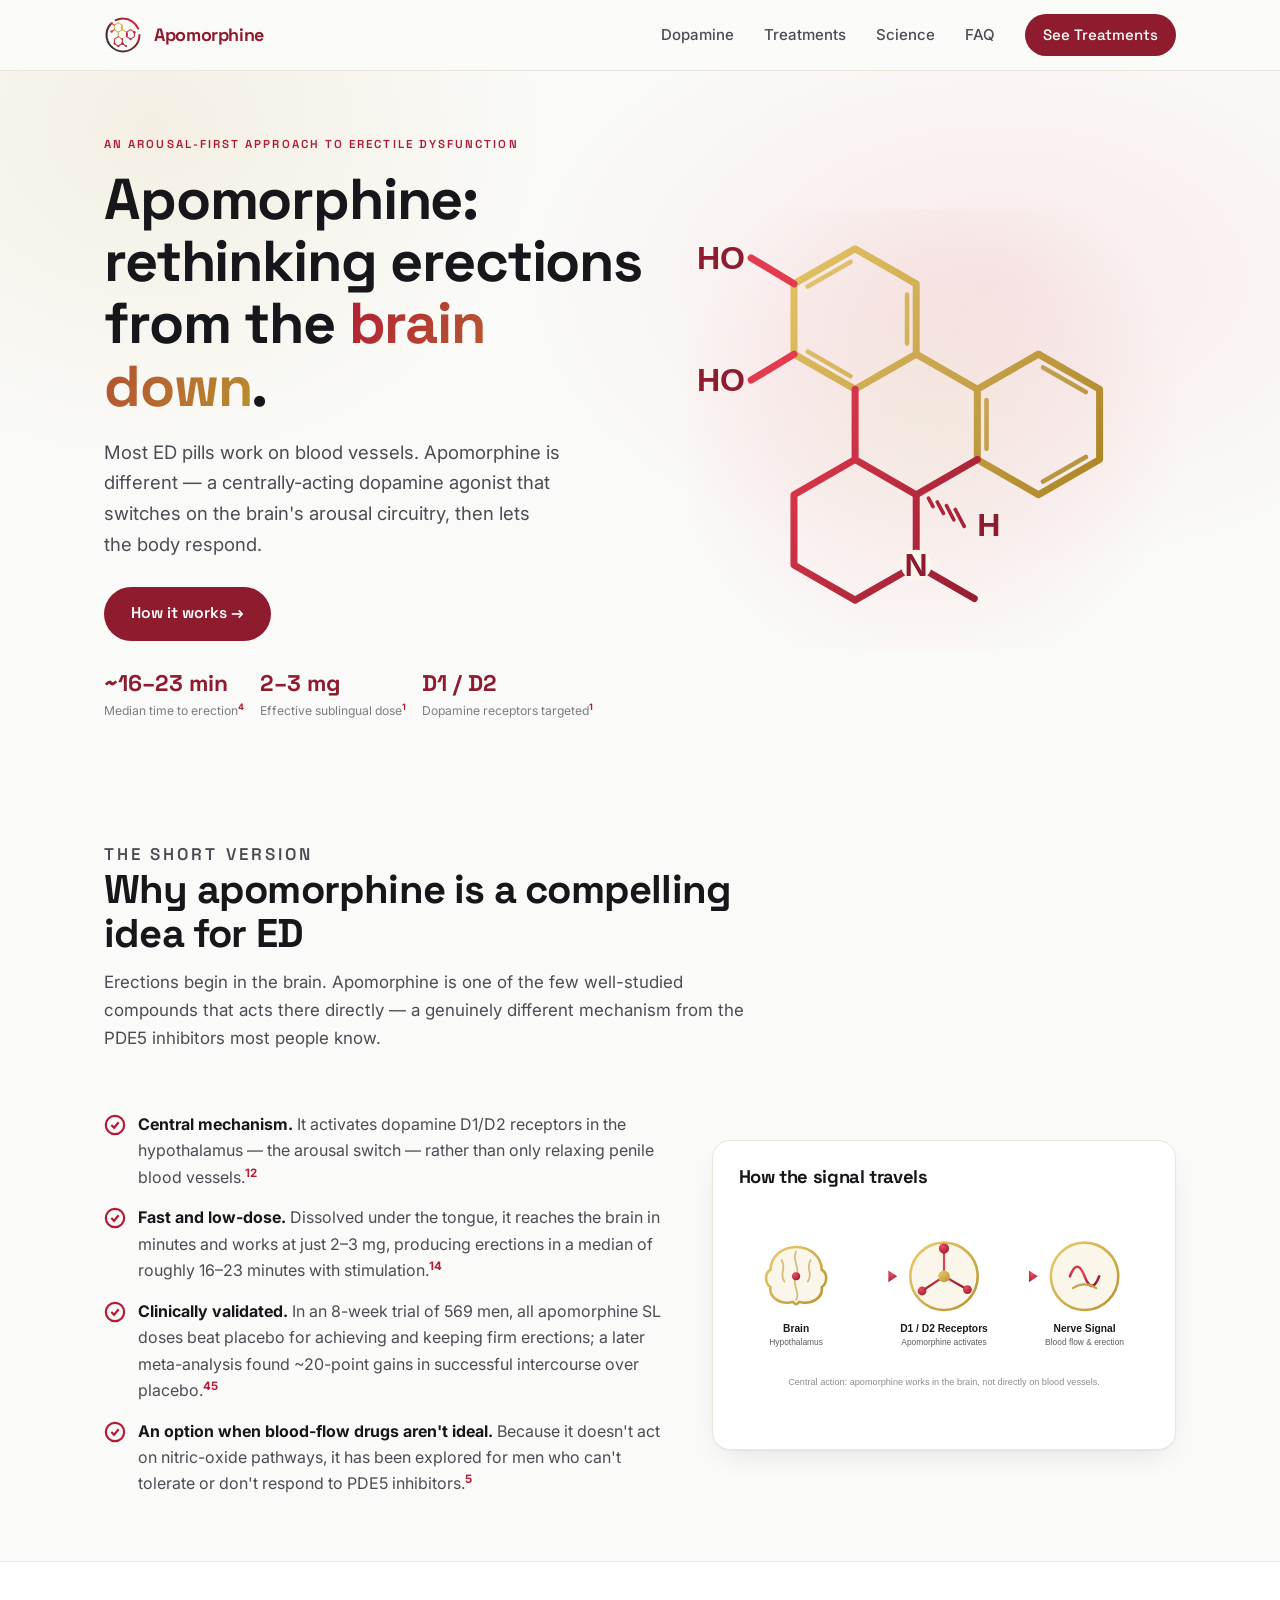
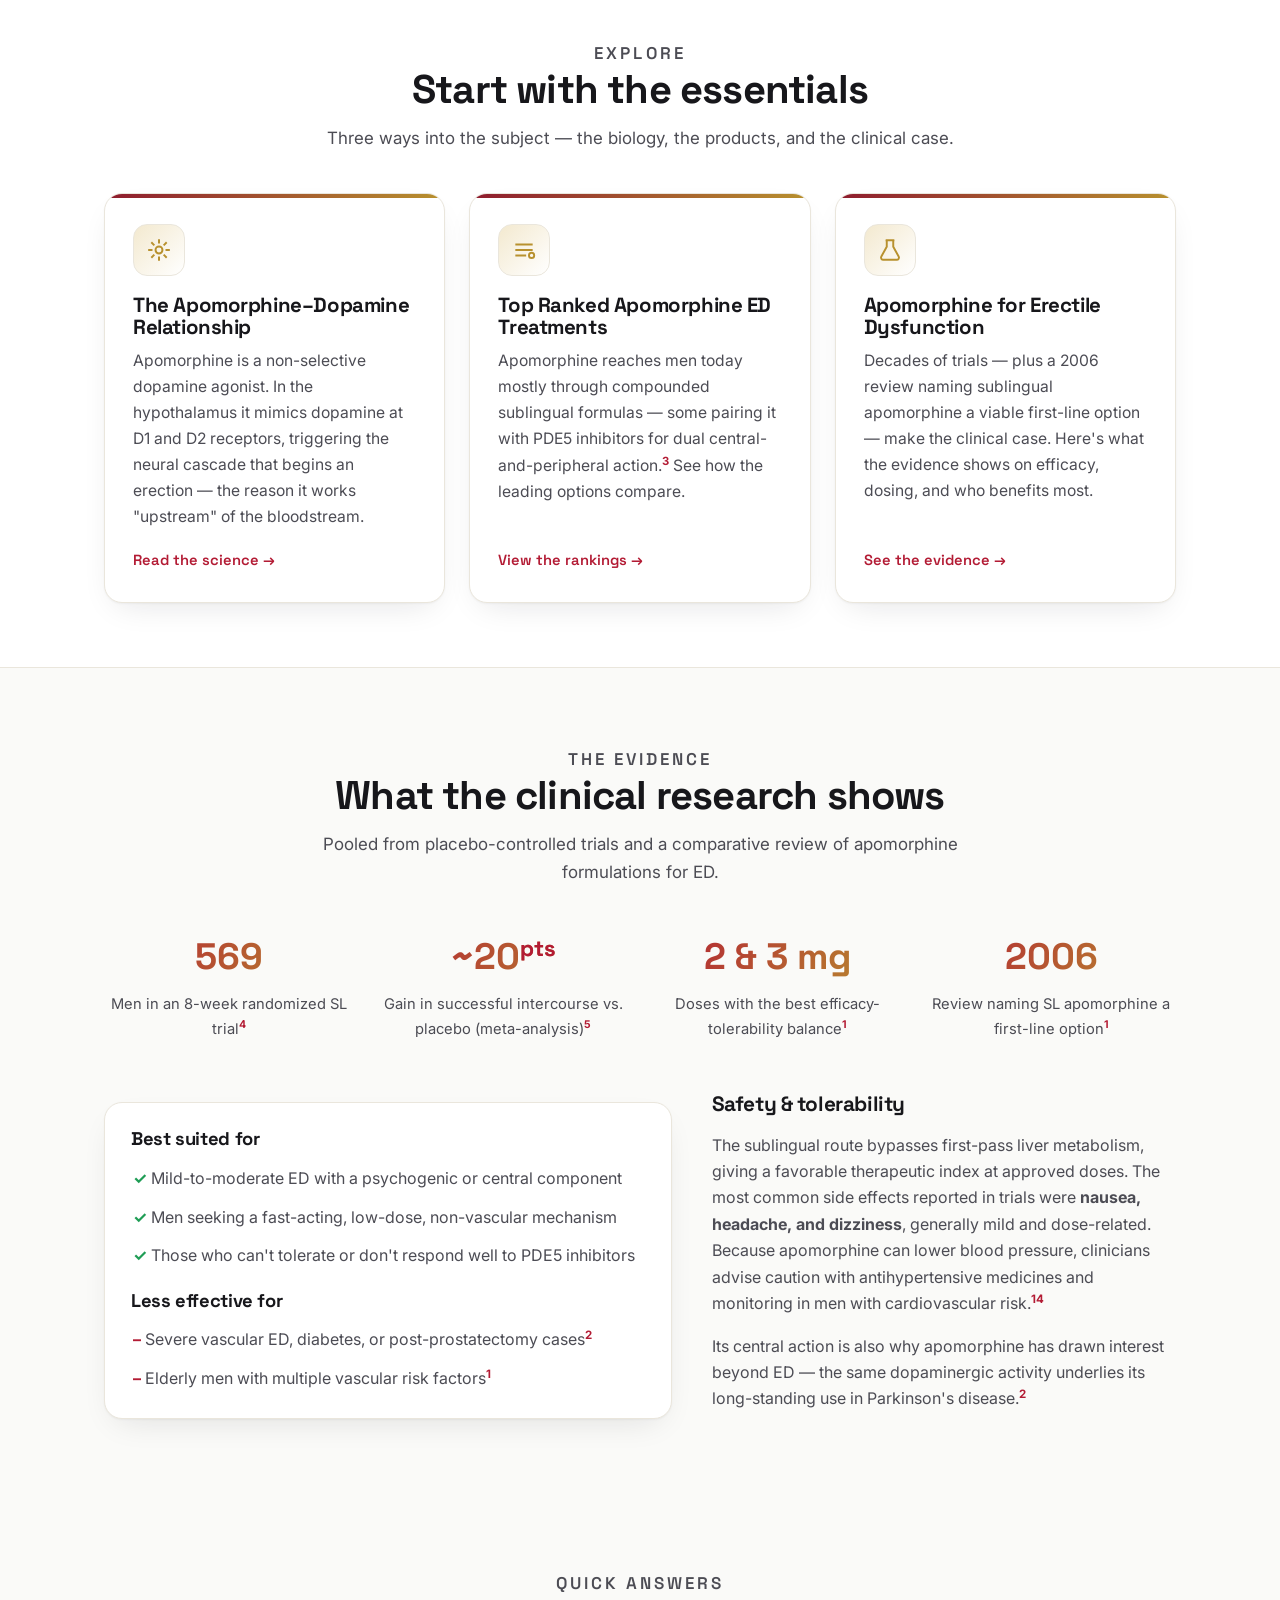
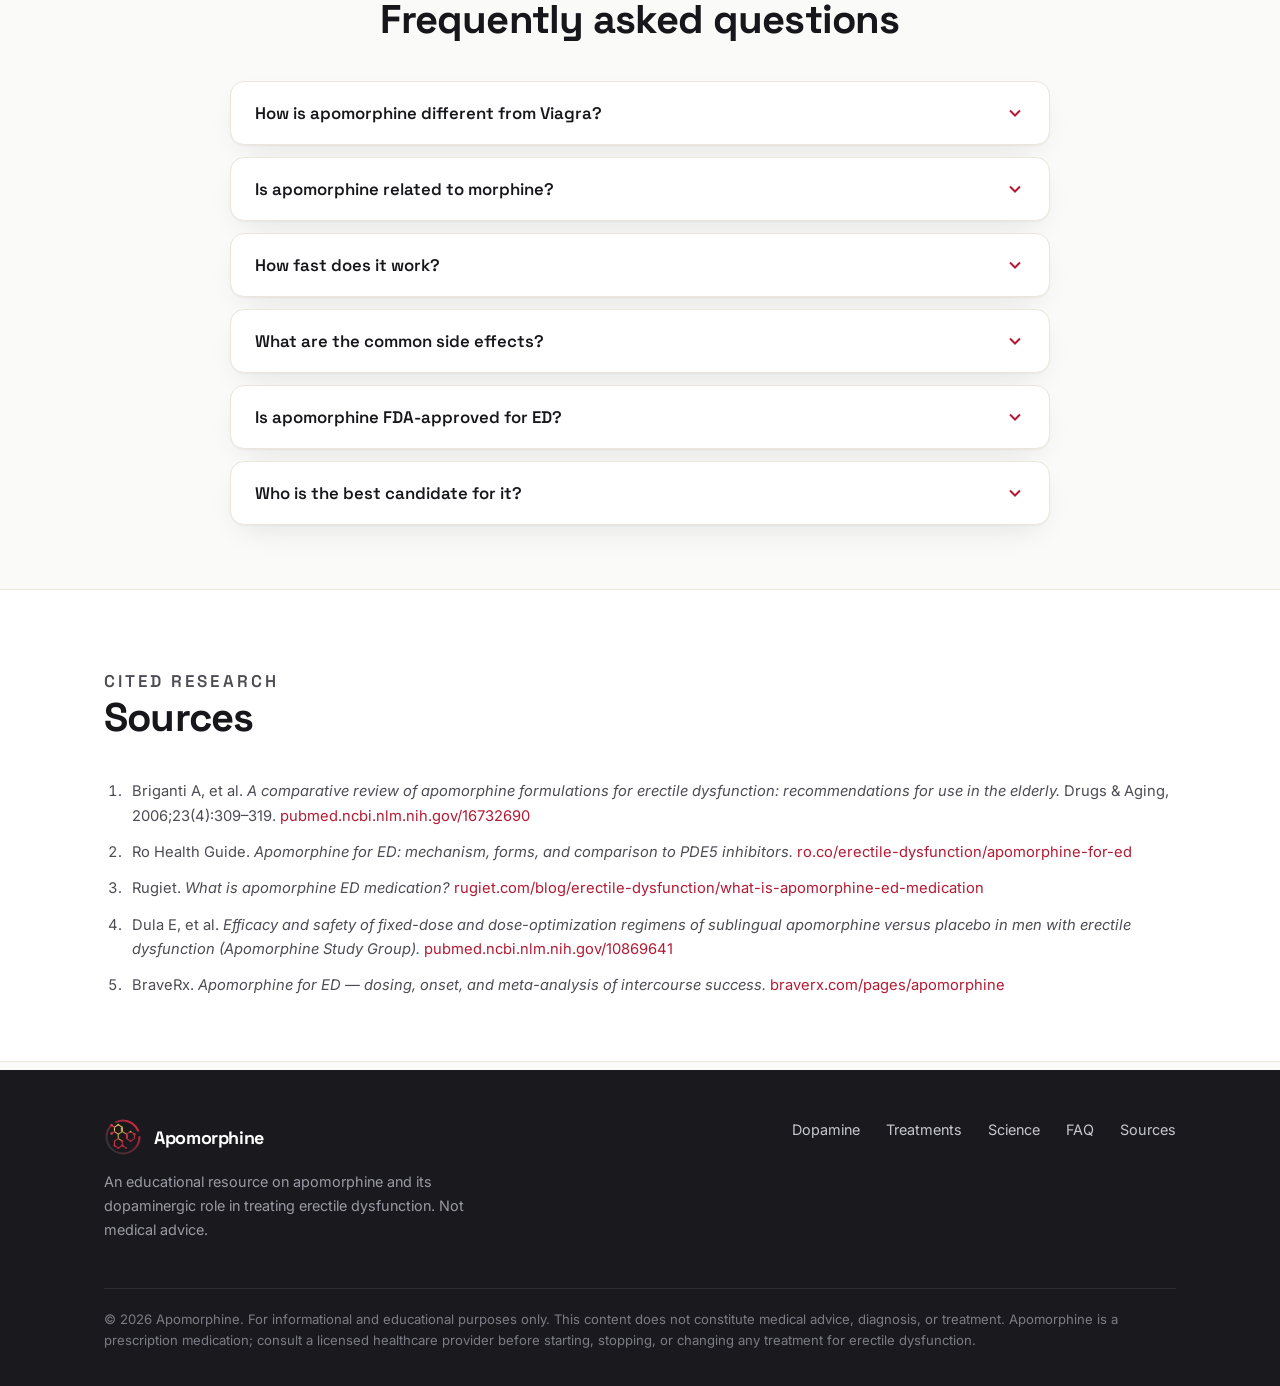
==== commit 9d859f4d: "Unify brand wordmark into a single span Header and footer "Apomorphine" now render as one span in a " ====
--- a/index.html
+++ b/index.html
@@ -18,7 +18,7 @@
   <div class="wrap nav">
     <a class="brand" href="#top">
       <img src="assets/img/logo.svg" alt="Apomorphine molecule logo">
-      <span>Apo<b>morphine</b></span>
+      <span>Apomorphine</span>
     </a>
     <nav class="nav-links">
       <a href="#relationship">Dopamine</a>
@@ -235,7 +235,7 @@
 <footer class="site-footer">
   <div class="wrap">
     <div>
-      <a class="brand" href="#top"><img src="assets/img/logo.svg" alt="" width="34" height="34"><span>Apo<b>morphine</b></span></a>
+      <a class="brand" href="#top"><img src="assets/img/logo.svg" alt="" width="34" height="34"><span>Apomorphine</span></a>
       <p>An educational resource on apomorphine and its dopaminergic role in treating erectile dysfunction. Not medical advice.</p>
     </div>
     <div class="f-links">
--- a/assets/styles.css
+++ b/assets/styles.css
@@ -58,7 +58,7 @@
 .brand{display:flex;align-items:center;gap:12px;font-family:var(--font-head);font-weight:700;font-size:1.12rem;letter-spacing:-.02em;color:var(--ink)}
 .brand:hover{text-decoration:none}
 .brand img{width:38px;height:38px}
-.brand span b{color:var(--crimson-deep)}
+.brand span{color:var(--crimson-deep)}
 .nav-links{display:flex;gap:30px;align-items:center}
 .nav-links a{color:var(--ink-soft);font-weight:500;font-size:.94rem}
 .nav-links a:hover{color:var(--crimson);text-decoration:none}
@@ -191,7 +191,7 @@
 .site-footer{background:#1A1A1E;color:#c7c7cf;padding:48px 0 34px;margin-top:8px}
 .site-footer .wrap{display:grid;grid-template-columns:1.4fr 1fr;gap:32px;align-items:start}
 .site-footer .brand{color:#fff}
-.site-footer .brand span b{color:var(--gold-bright)}
+.site-footer .brand span{color:#fff}
 .site-footer p{font-size:.9rem;color:#9a9aa4;max-width:46ch;margin:14px 0 0}
 .site-footer .f-links{display:flex;gap:26px;flex-wrap:wrap;justify-content:flex-end}
 .site-footer .f-links a{color:#c7c7cf;font-size:.9rem}
